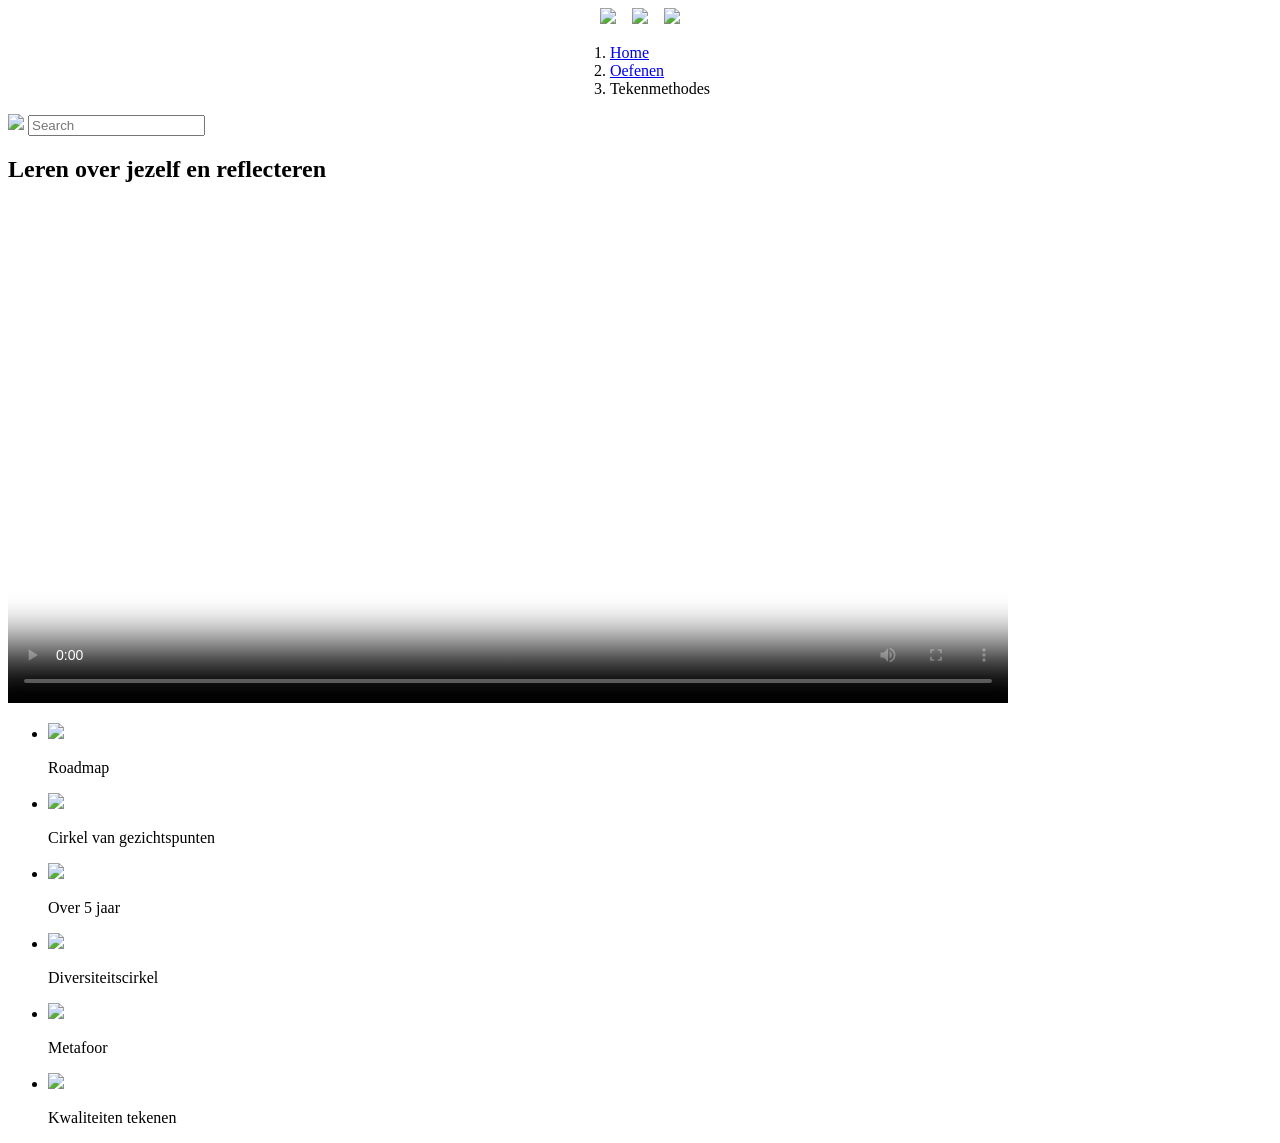
==== index.html @ 68a4410e "test" ====
<!DOCTYPE html>
<html lang="en">



<head>
    <meta charset="UTF-8">
    <meta name="viewport" content="width=device-width, initial-scale=1.0">
    <title>Visual Thinking</title>
    <link rel="stylesheet" href="visual-thinking.css">
</head>


<body>
    <nav class="nav-bar">
        <a href="#"><img class="logo-nav" src="./assets/visual-thinking-logo.png"></a>
        <a href="#"><img class="search-button" src="./assets/search-button-img.png"></a>
        <a href="#"><img class="menu-button" src="./assets/menu-burger.png"></a>
    </nav>

    <nav class="crumbs">
        <ol>
            <li class="crumb"><a href="#">Home</a></li>
            <li class="crumb"><a href="#">Oefenen</a></li>
            <li class="crumb">Tekenmethodes</li>
        </ol>
    </nav>

    <form>
        <div class="search">
            <img class="search-button" src="./assets/search-button-img.png">
            <input class="search-input" type="search" placeholder="Search">
        </div>
    </form>

    <article>
        <header><h1>Leren over jezelf en reflecteren</h1></header>
        <video controls src="./assets/Visual-thinking-in-het-hbo-leren-over-jezelf-en-reflecteren.mp4"
        poster="file:///C:/Users/lynds/OneDrive/Documenten/FDND%20HvA/Semester%201/Sprint%202/Visual-Thinking-Redesign/assets/vid-banner-tekenmethodes.png"
        width="1000">
        Sorry, your browser doesn't support embedded videos, but don't worry, you can <a href="https://youtu.be/UQa9sK42OOM">download it</a>
        and watch it with your favorite video player!
        </video>
    </article>

    <ul>
        <li>
            <img class="roadmap-img" src="./assets/roadmap-img">
            <p>Roadmap</p>
        </li>

        <li>
            <img class="roadmap-img" src="./assets/cirkel-van-gezichtspunten-img.webp">
            <p>Cirkel van gezichtspunten</p>
        </li>

        <li>
            <img class="roadmap-img" src="./assets/over-5-jaar-img.webp">
            <p>Over 5 jaar</p>
        </li>

        <li>
            <img class="roadmap-img" src="./assets/diversiteitscirkel-img.webp">
            <p>Diversiteitscirkel</p>
        </li>

        <li>
            <img class="roadmap-img" src="./assets/metafoor-img.webp">
            <p>Metafoor</p>
        </li>

        <li>
            <img class="roadmap-img" src="./assets/kwaliteiten-tekenen-img.webp">
            <p>Kwaliteiten tekenen</p>
        </li>
    </ul>
</body>



<!-- Search bar vid: https://youtu.be/f6ocDCkCmhM
        only need to do CSS still    
-->
</html>
---- visual-thinking.css ----
nav {
    display:flex;
    gap:1em;
    justify-content:center;
}

/* nav {}
    a {}
    img {}
    ol {}
    li {}

form {}
    img {}
    input {}

article {}
    h1 {}
    video {}

ul {}
    li {}
        img {}
        p {} */
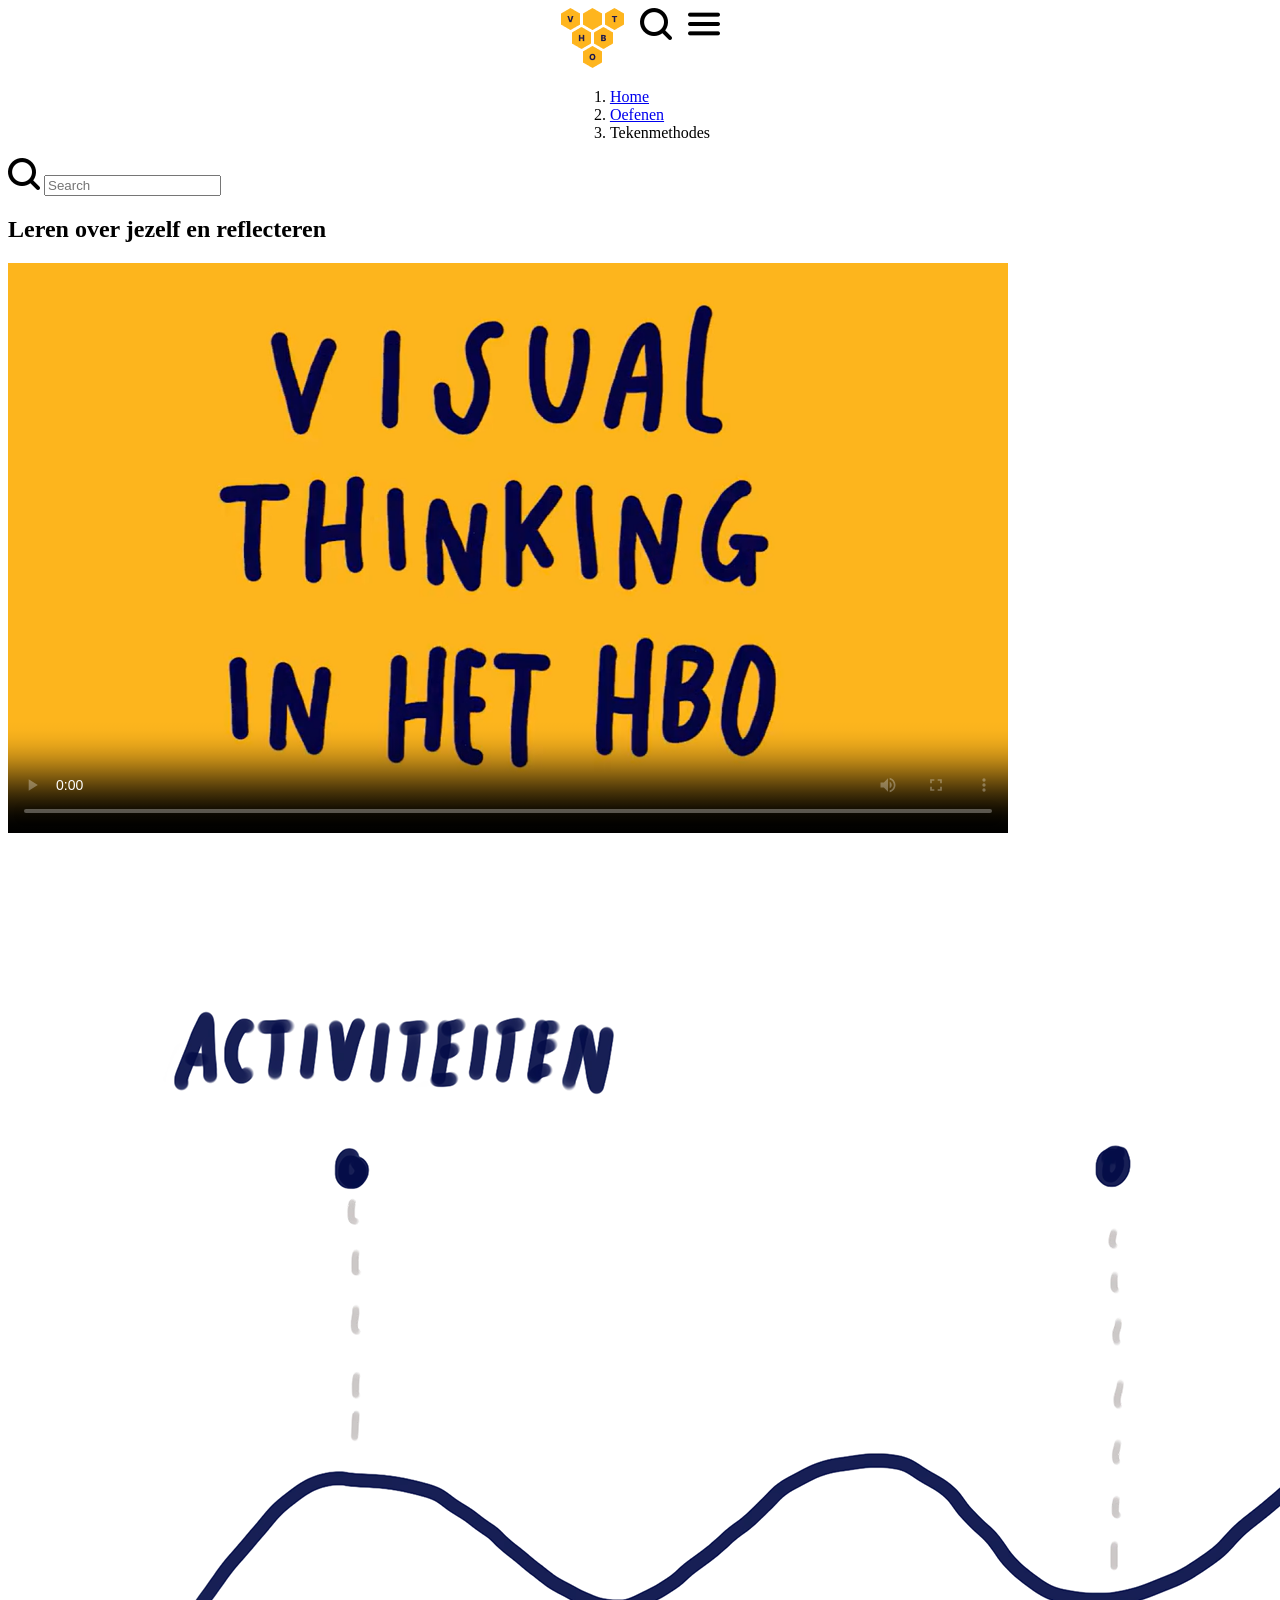
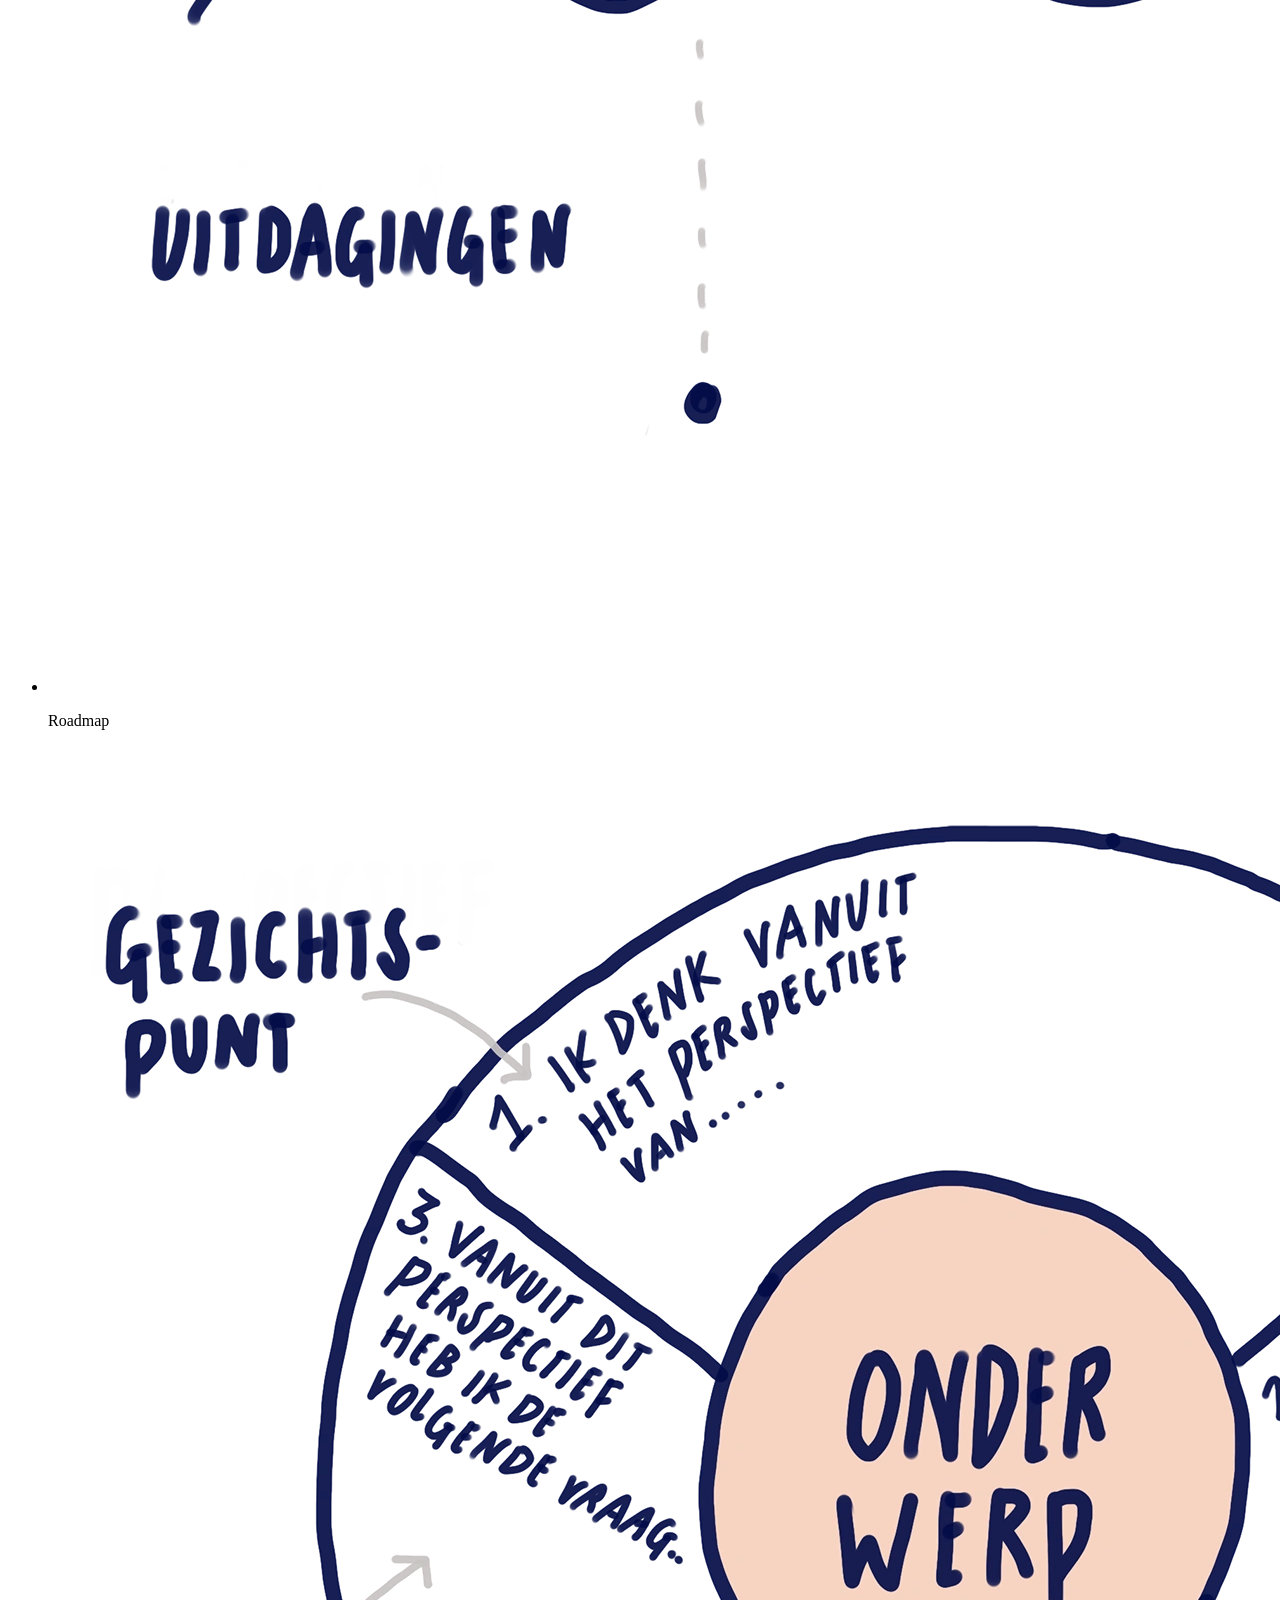
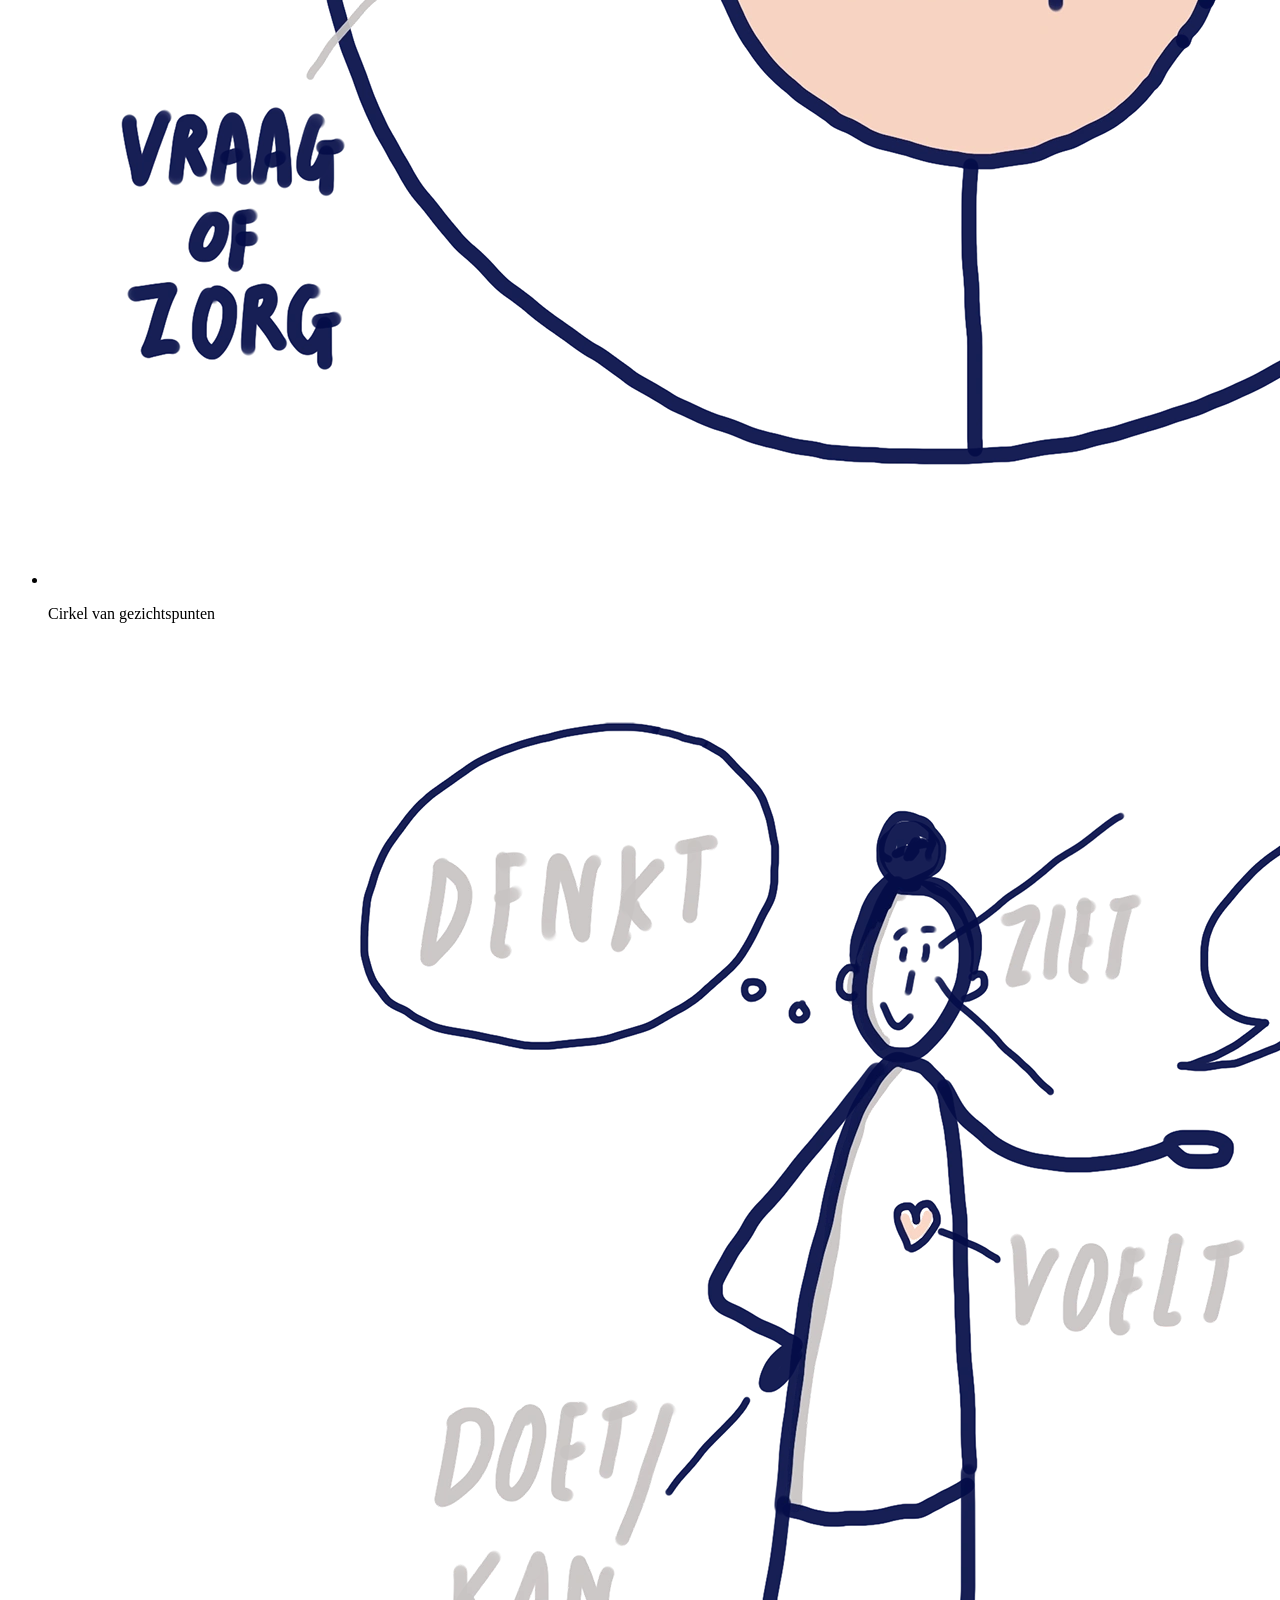
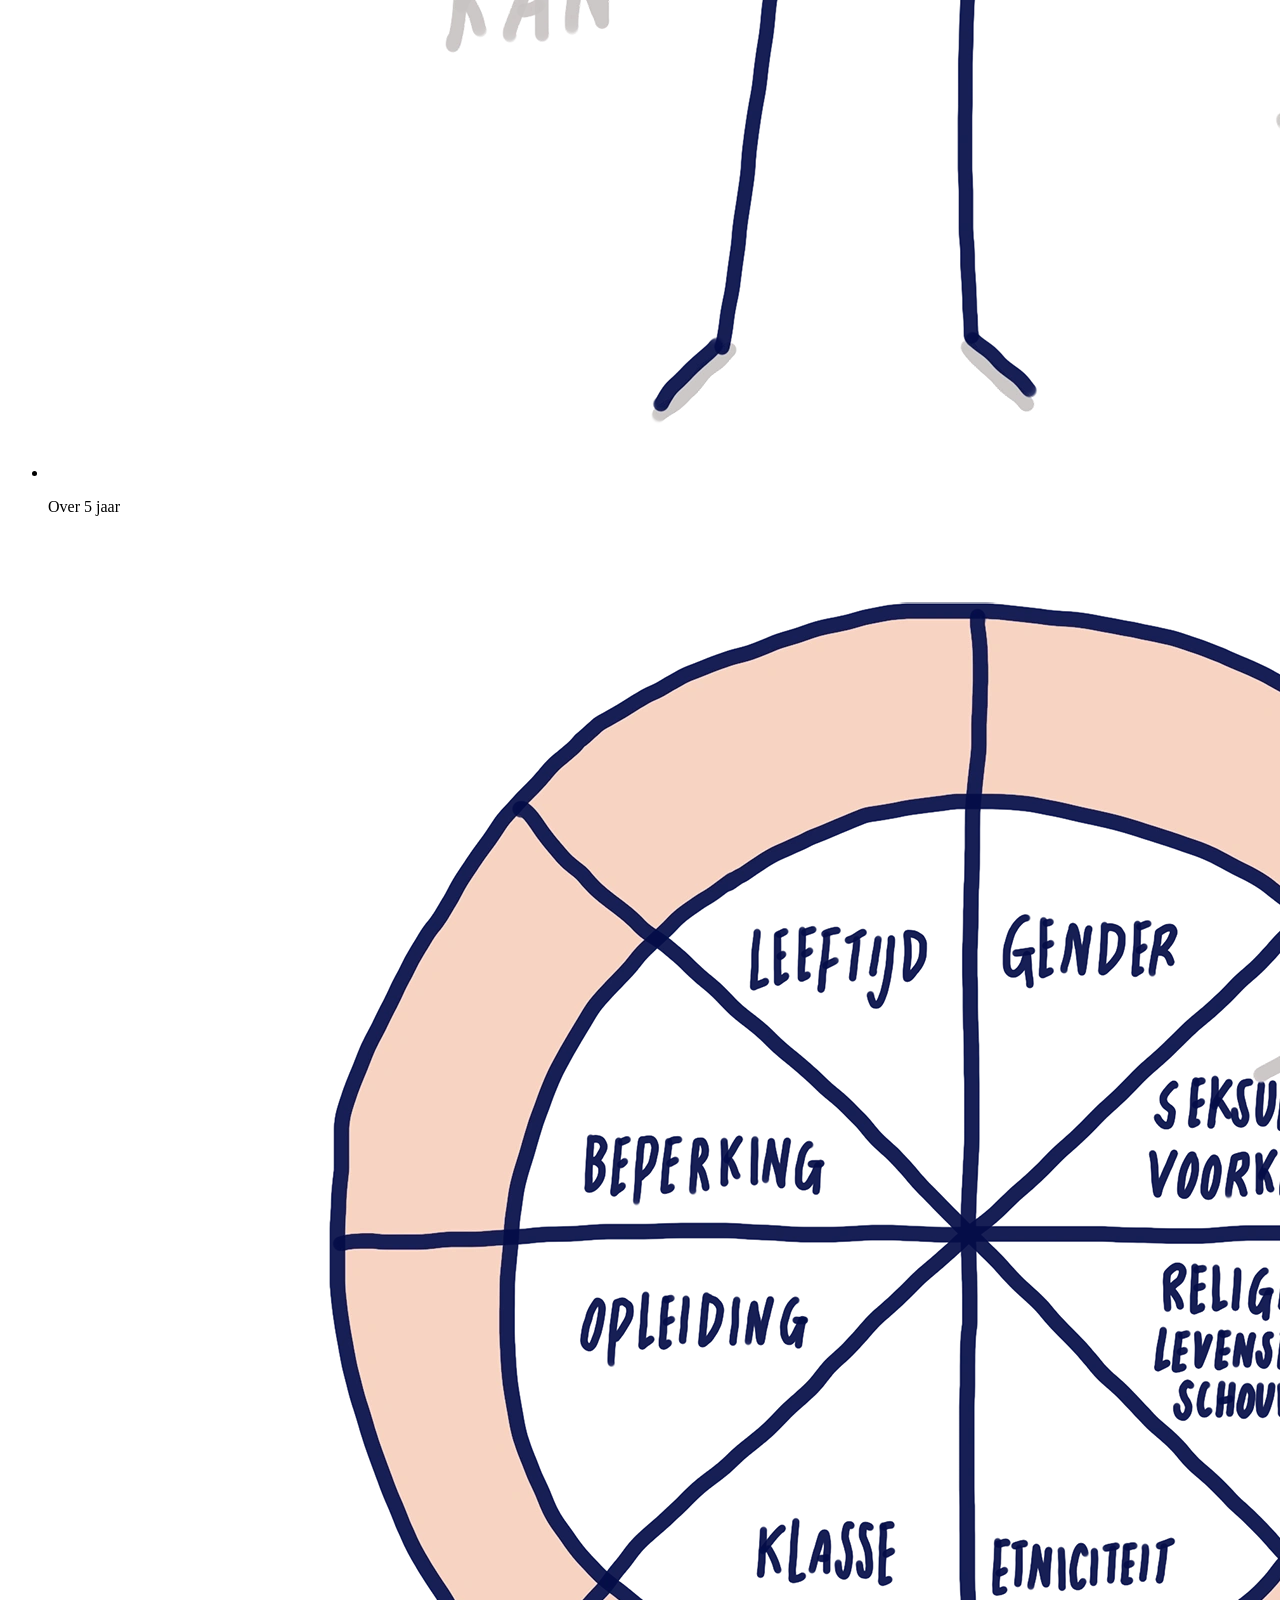
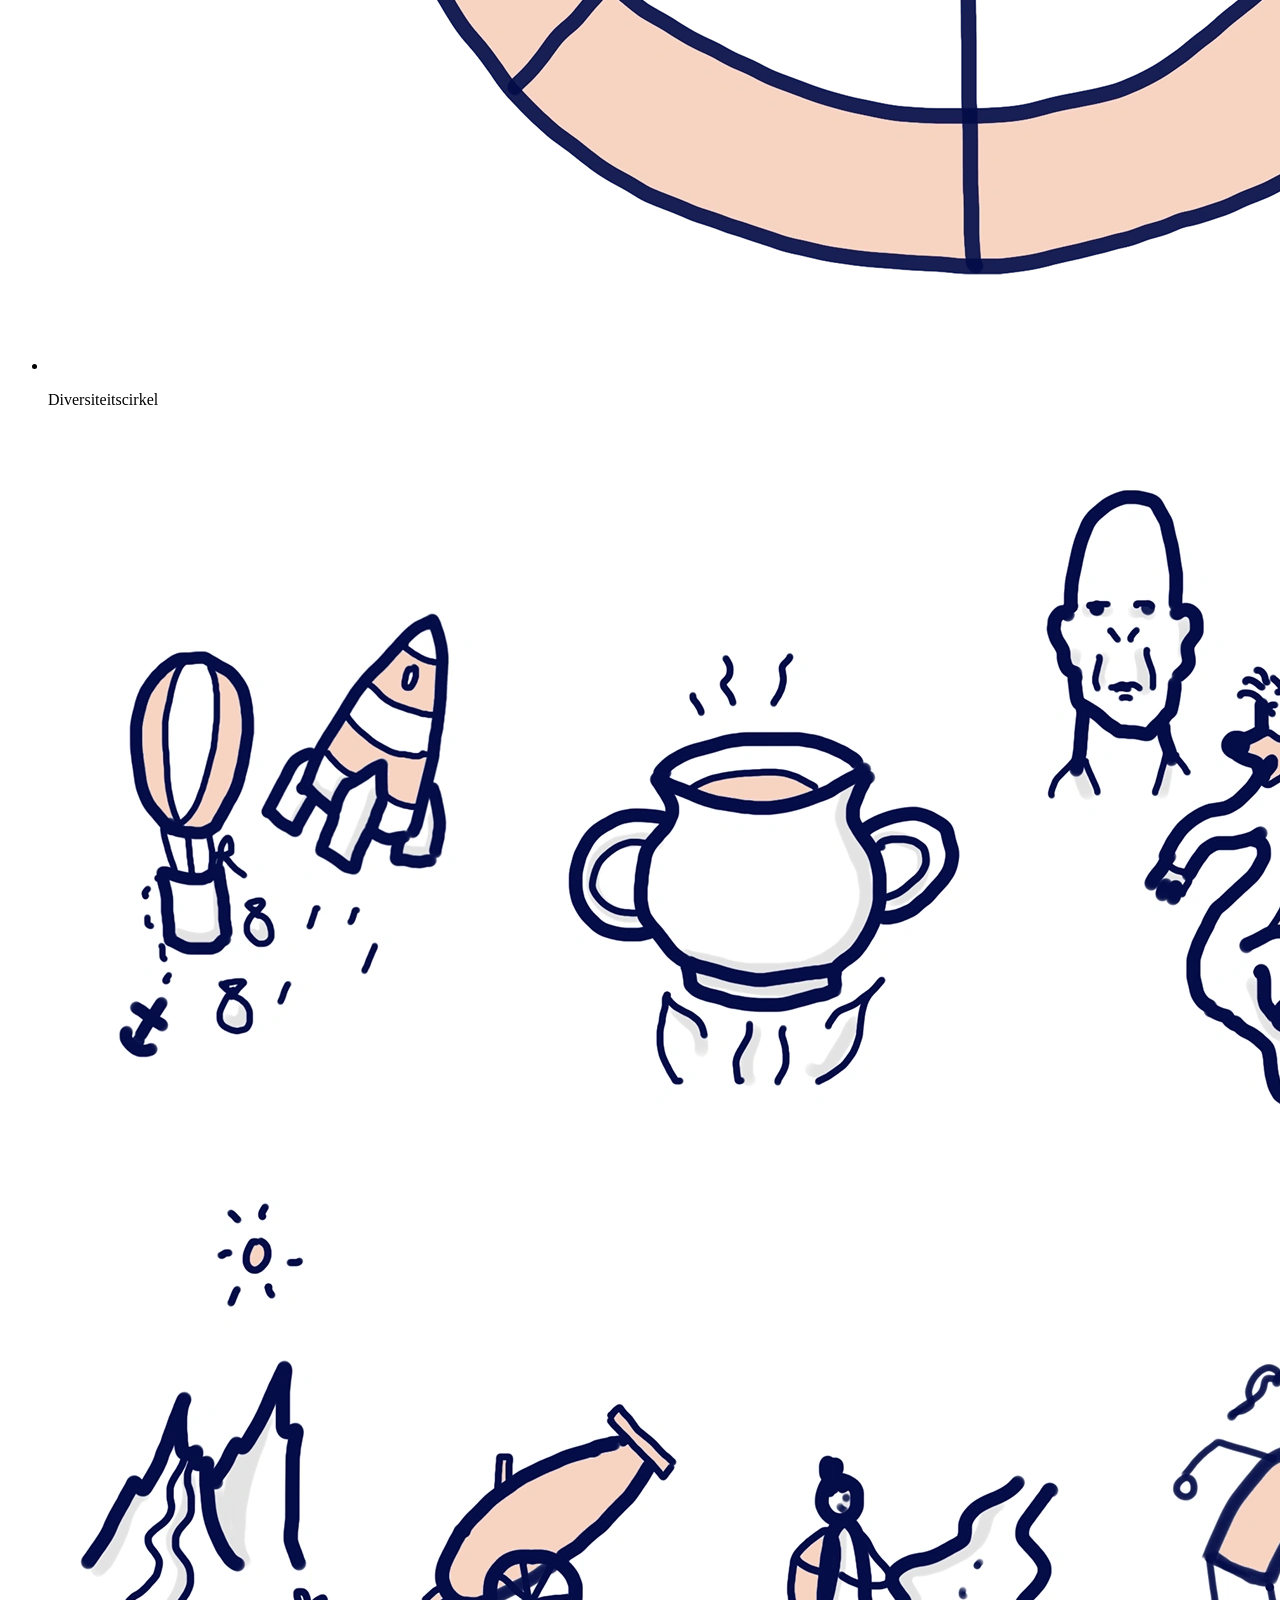
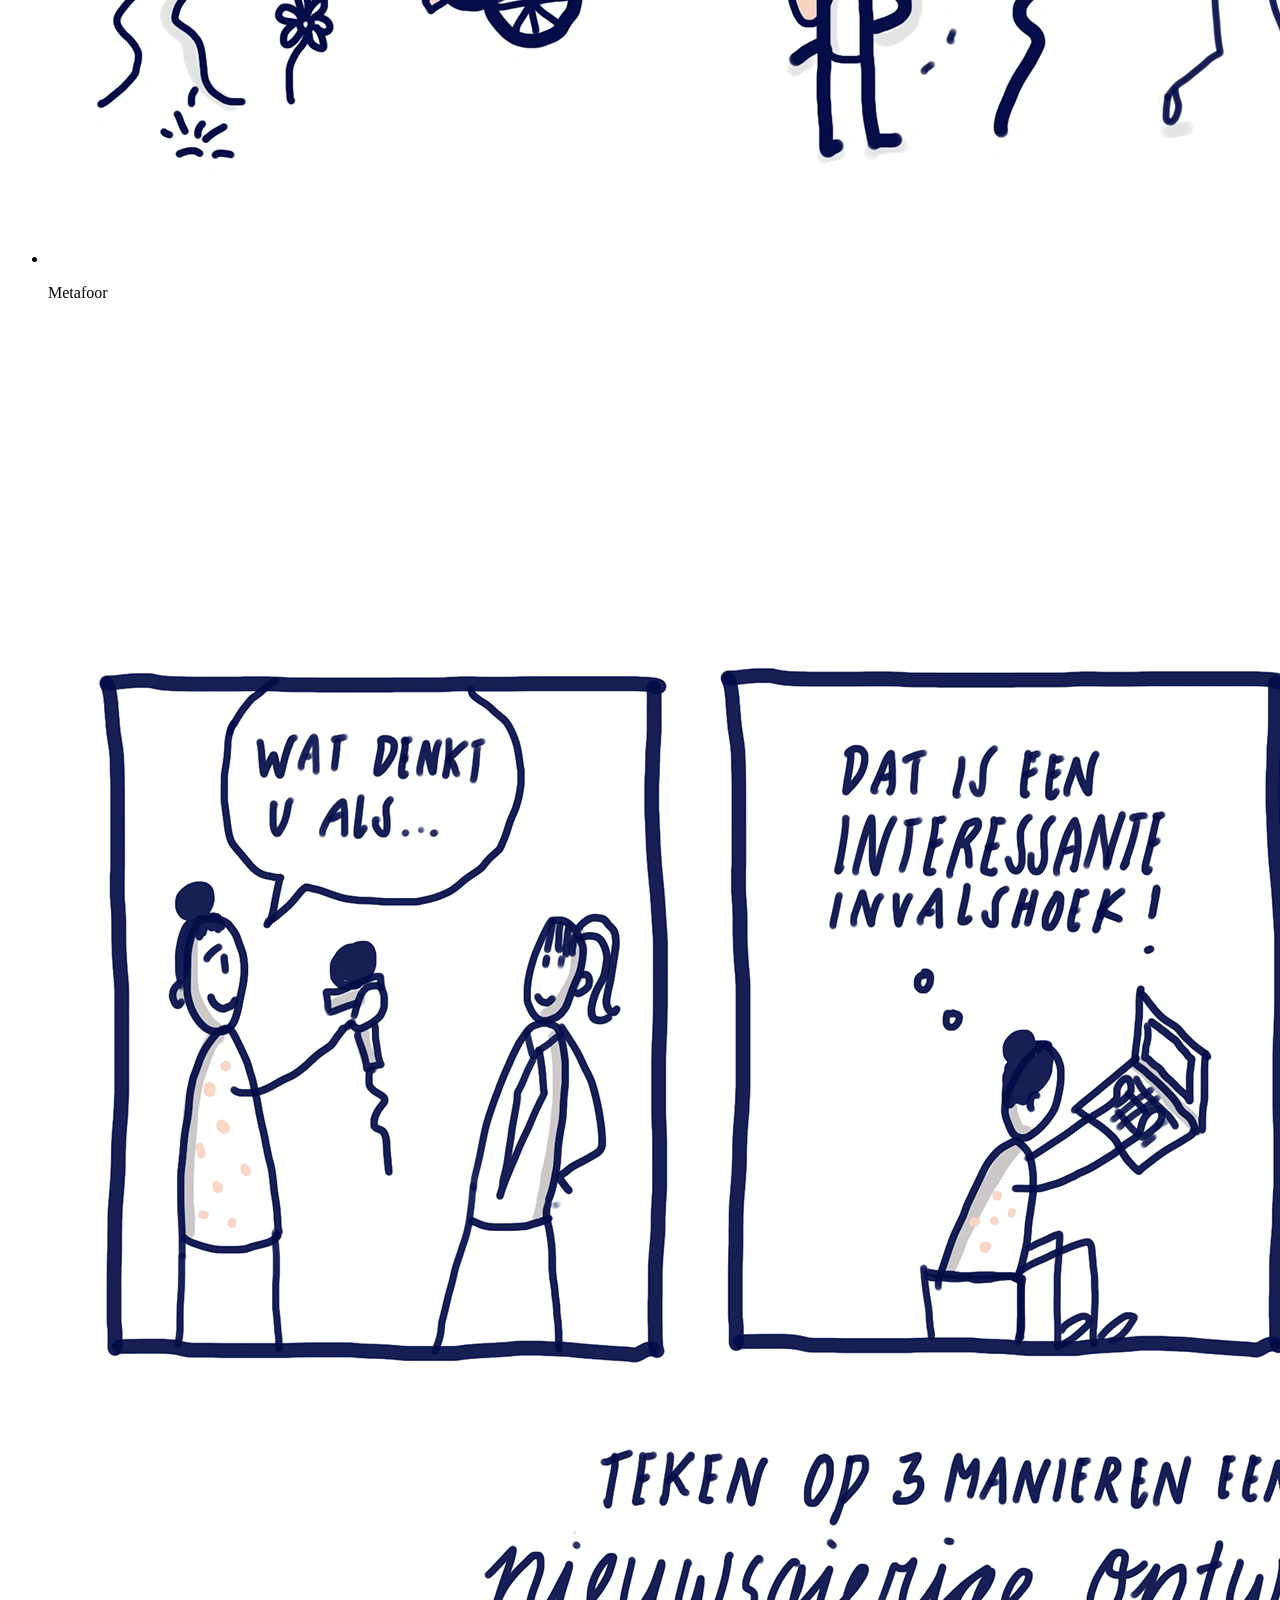
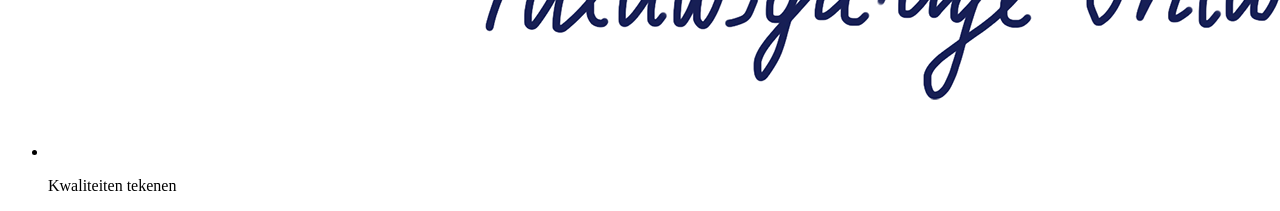
==== commit 6a400175: "foto's + goed zetten" ====
--- a/index.html
+++ b/index.html
@@ -13,9 +13,9 @@
 
 <body>
     <nav class="nav-bar">
-        <a href="#"><img class="logo-nav" src="./assets/visual-thinking-logo.png"></a>
-        <a href="#"><img class="search-button" src="./assets/search-button-img.png"></a>
-        <a href="#"><img class="menu-button" src="./assets/menu-burger.png"></a>
+        <a href="#"><img class="logo-nav" src="assets/visual-thinking-logo.png"></a>
+        <a href="#"><img class="search-button" src="assets/search-button-img.png"></a>
+        <a href="#"><img class="menu-button" src="assets/menu-burger.png"></a>
     </nav>
 
     <nav class="crumbs">
@@ -28,15 +28,15 @@
 
     <form>
         <div class="search">
-            <img class="search-button" src="./assets/search-button-img.png">
+            <img class="search-button" src="assets/search-button-img.png">
             <input class="search-input" type="search" placeholder="Search">
         </div>
     </form>
 
     <article>
         <header><h1>Leren over jezelf en reflecteren</h1></header>
-        <video controls src="./assets/Visual-thinking-in-het-hbo-leren-over-jezelf-en-reflecteren.mp4"
-        poster="file:///C:/Users/lynds/OneDrive/Documenten/FDND%20HvA/Semester%201/Sprint%202/Visual-Thinking-Redesign/assets/vid-banner-tekenmethodes.png"
+        <video controls src="assets/Visual-thinking-in-het-hbo-leren-over-jezelf-en-reflecteren.mp4"
+        poster="assets/vid-banner-tekenmethodes.png"
         width="1000">
         Sorry, your browser doesn't support embedded videos, but don't worry, you can <a href="https://youtu.be/UQa9sK42OOM">download it</a>
         and watch it with your favorite video player!
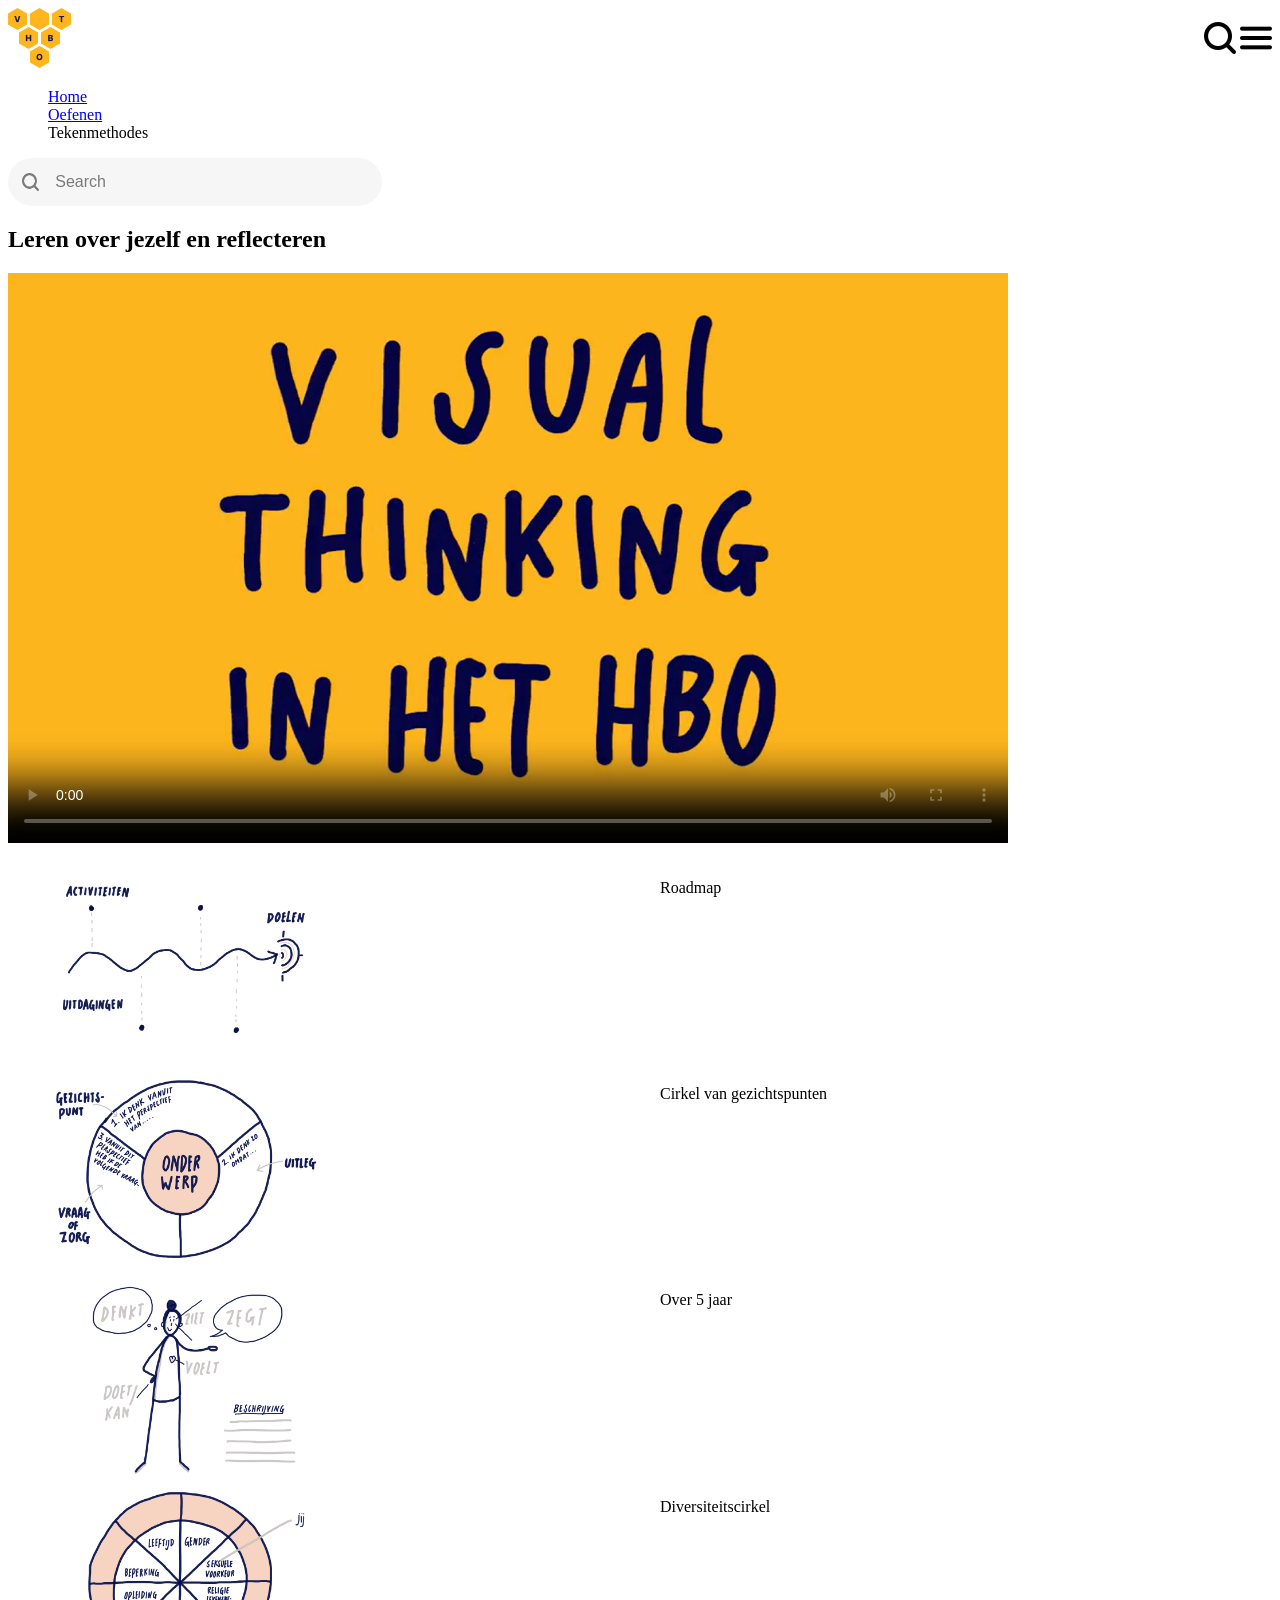
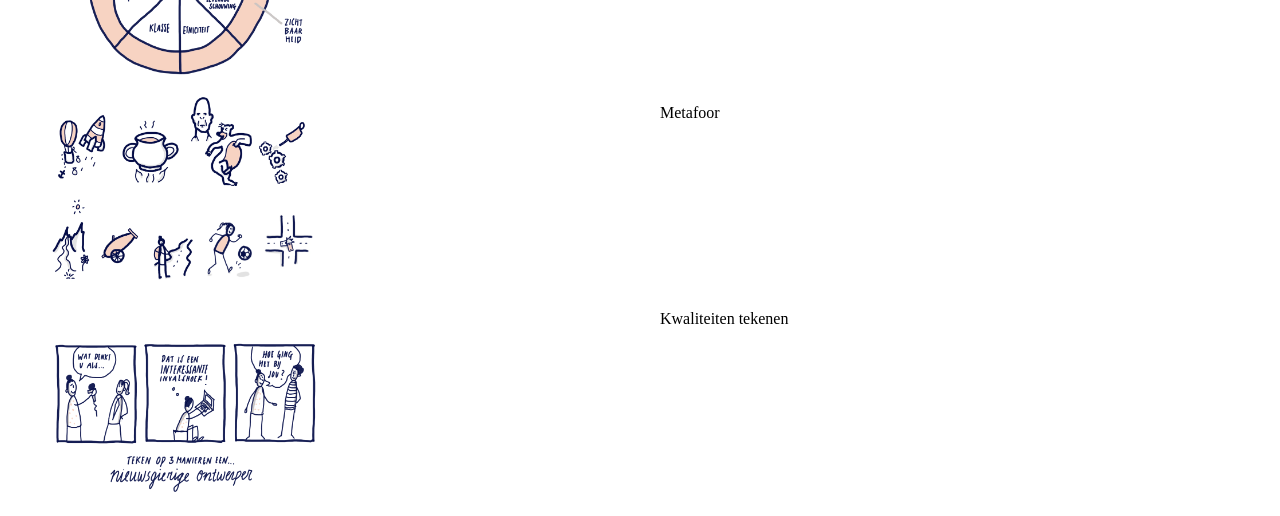
==== commit 8c85acad: "General" ====
--- a/index.html
+++ b/index.html
@@ -13,9 +13,9 @@
 
 <body>
     <nav class="nav-bar">
-        <a href="#"><img class="logo-nav" src="assets/visual-thinking-logo.png"></a>
-        <a href="#"><img class="search-button" src="assets/search-button-img.png"></a>
-        <a href="#"><img class="menu-button" src="assets/menu-burger.png"></a>
+        <div><a href="#"><img class="logo-nav" src="assets/visual-thinking-logo.png"></a></div>
+        <div><a href="#"><img class="search-nav-button" src="assets/search-button-img.png"></a>
+        <a href="#"><img class="menu-button" src="assets/menu-burger.png"></a></div>
     </nav>
 
     <nav class="crumbs">
@@ -45,32 +45,32 @@
 
     <ul>
         <li>
-            <img class="roadmap-img" src="./assets/roadmap-img">
+            <img class="roadmap-img" src="assets/roadmap-img.webp">
             <p>Roadmap</p>
         </li>
 
         <li>
-            <img class="roadmap-img" src="./assets/cirkel-van-gezichtspunten-img.webp">
+            <img class="roadmap-img" src="assets/cirkel-van-gezichtspunten-img.webp">
             <p>Cirkel van gezichtspunten</p>
         </li>
 
         <li>
-            <img class="roadmap-img" src="./assets/over-5-jaar-img.webp">
+            <img class="roadmap-img" src="assets/over-5-jaar-img.webp">
             <p>Over 5 jaar</p>
         </li>
 
         <li>
-            <img class="roadmap-img" src="./assets/diversiteitscirkel-img.webp">
+            <img class="roadmap-img" src="assets/diversiteitscirkel-img.webp">
             <p>Diversiteitscirkel</p>
         </li>
 
         <li>
-            <img class="roadmap-img" src="./assets/metafoor-img.webp">
+            <img class="roadmap-img" src="assets/metafoor-img.webp">
             <p>Metafoor</p>
         </li>
 
         <li>
-            <img class="roadmap-img" src="./assets/kwaliteiten-tekenen-img.webp">
+            <img class="roadmap-img" src="assets/kwaliteiten-tekenen-img.webp">
             <p>Kwaliteiten tekenen</p>
         </li>
     </ul>
--- a/visual-thinking.css
+++ b/visual-thinking.css
@@ -1,9 +1,54 @@
+.nav-bar {
+    display:flex;
+    justify-content:space-between;
+    align-items:center;
+}
 
+.search {
+    --padding:14px;
+    
+    width:max-content;
+    display:flex;
+    align-items:center;
+    padding:var(--padding);
+    border-radius:28px;
+    background:#f6f6f6;
+    transition:box-shadow 0.25s;
+}
 
-nav {
-    display:flex;
-    gap:1em;
-    justify-content:center;
+.search:focus-within {
+    box-shadow:0 0 2px rgba(0, 0, 0, 0.75);
+}
+
+.search-input {
+    font-size:16px;
+    font-family:'Lexend', sans-serif;
+    color:#333333;
+    margin-left:var(--padding);
+    outline:none;
+    border:none;
+    background:transparent;
+    width:300px;
+}
+
+.search-input::placeholder {
+    color:rgba(0, 0, 0, 0.5);
+}
+
+.search-button {
+    opacity:50%;
+    width:5%;
+    height:5%;
+}
+
+li {
+    display:grid;
+    grid-template-columns:1fr 1fr;
+}
+
+li img {
+    max-width:275px;
+    max-height:275px;
 }
 
 /* nav {}
